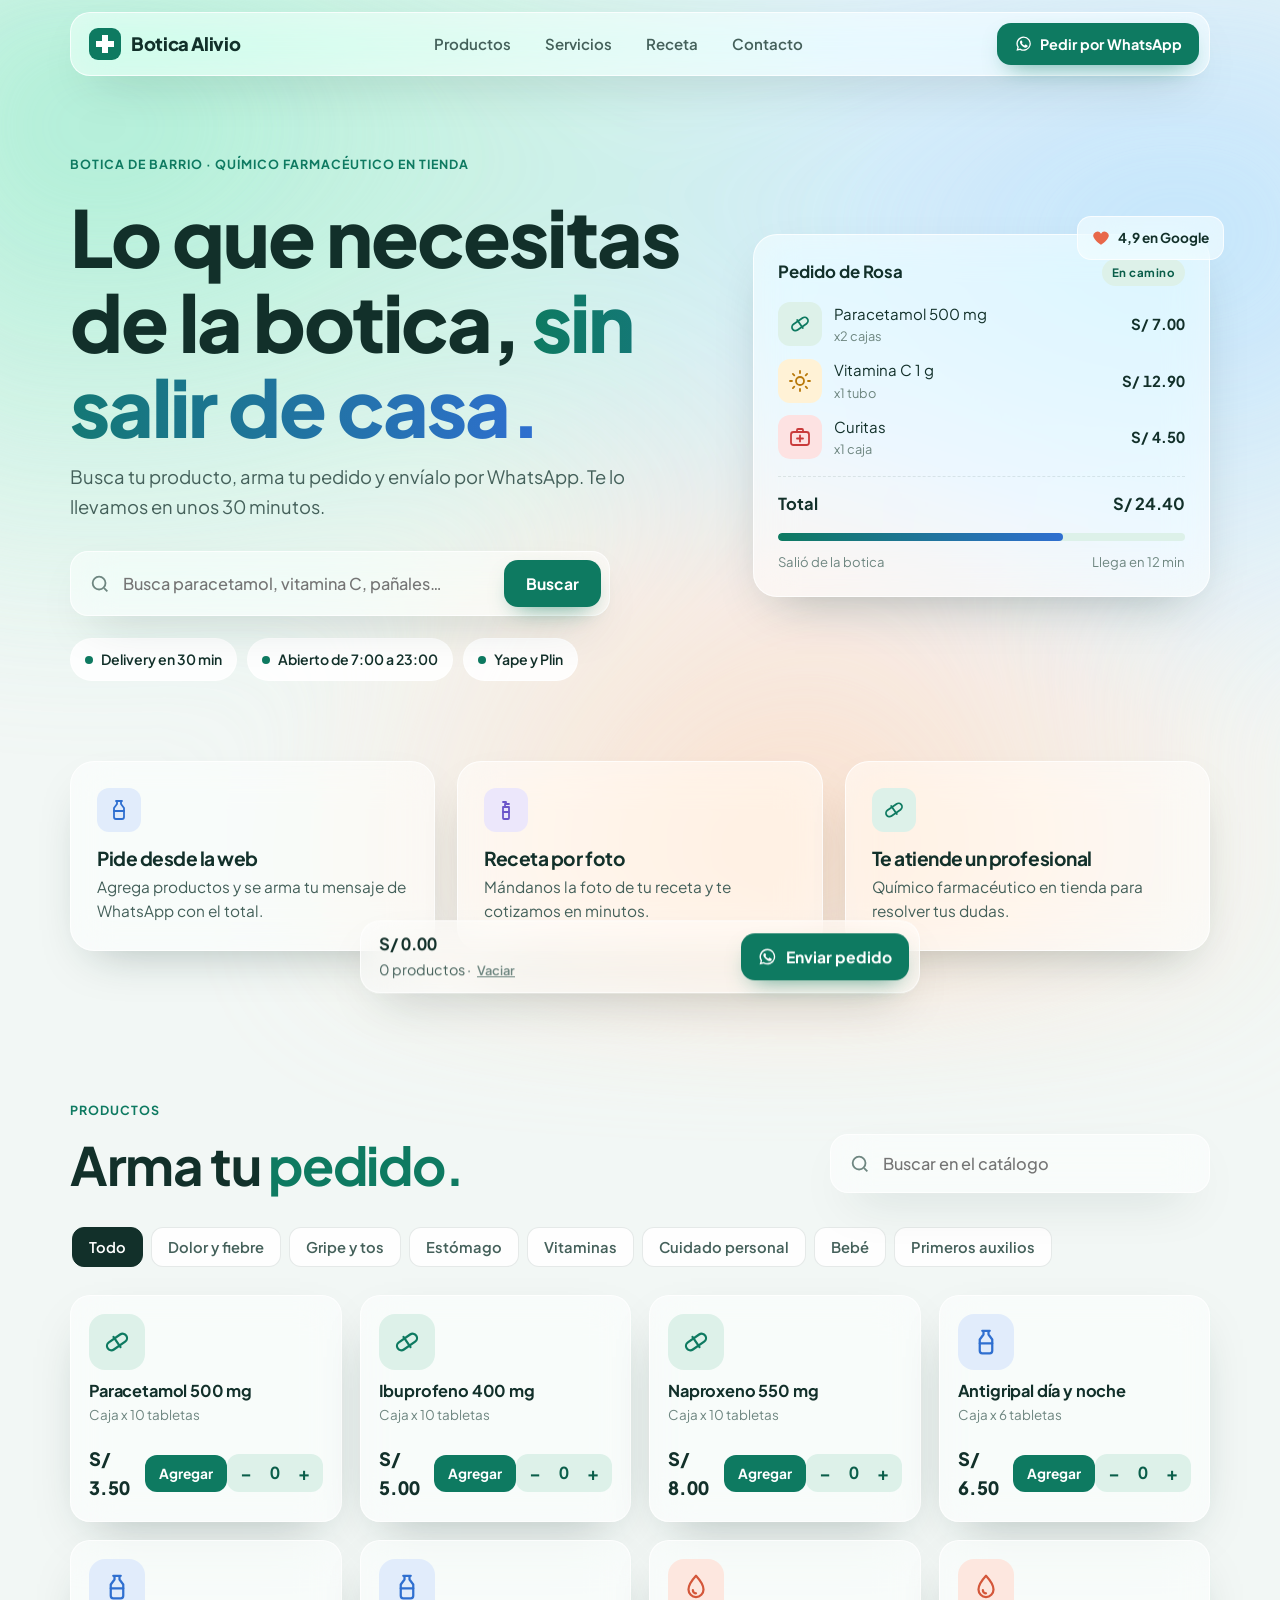
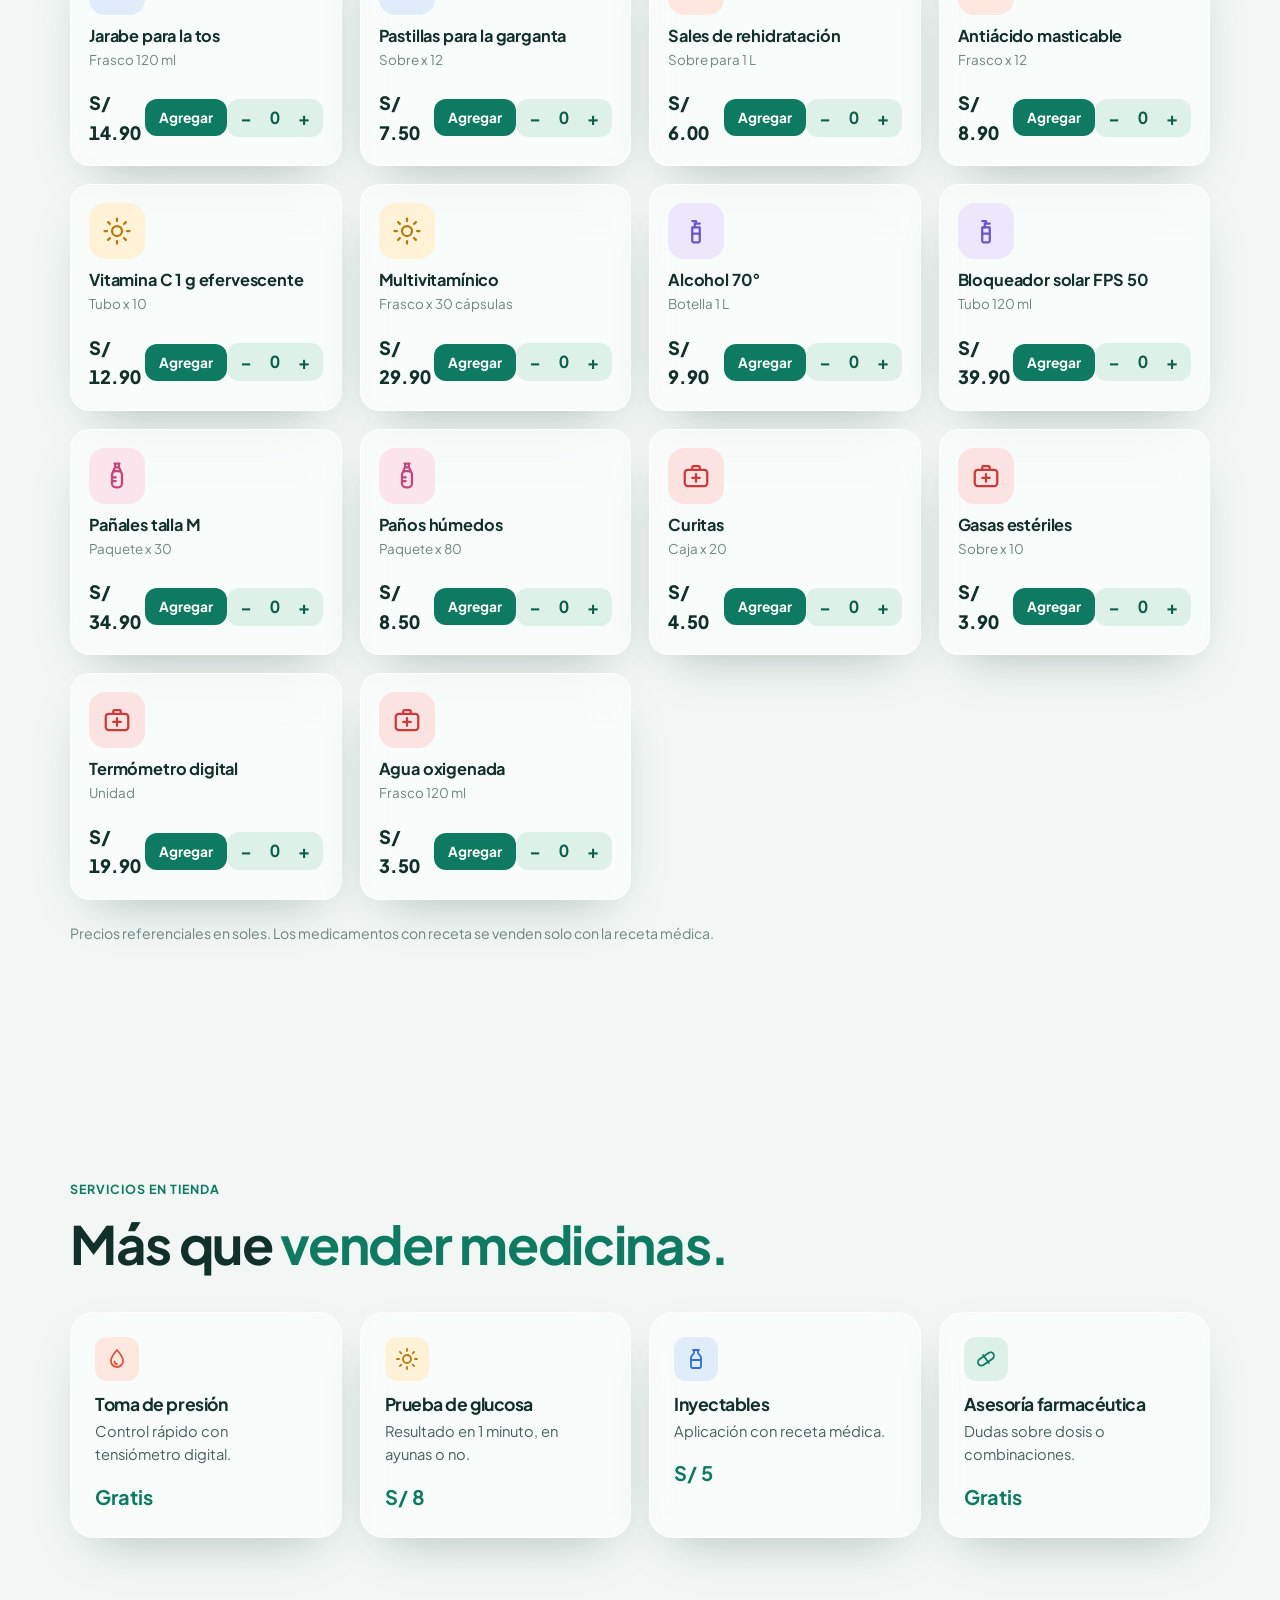
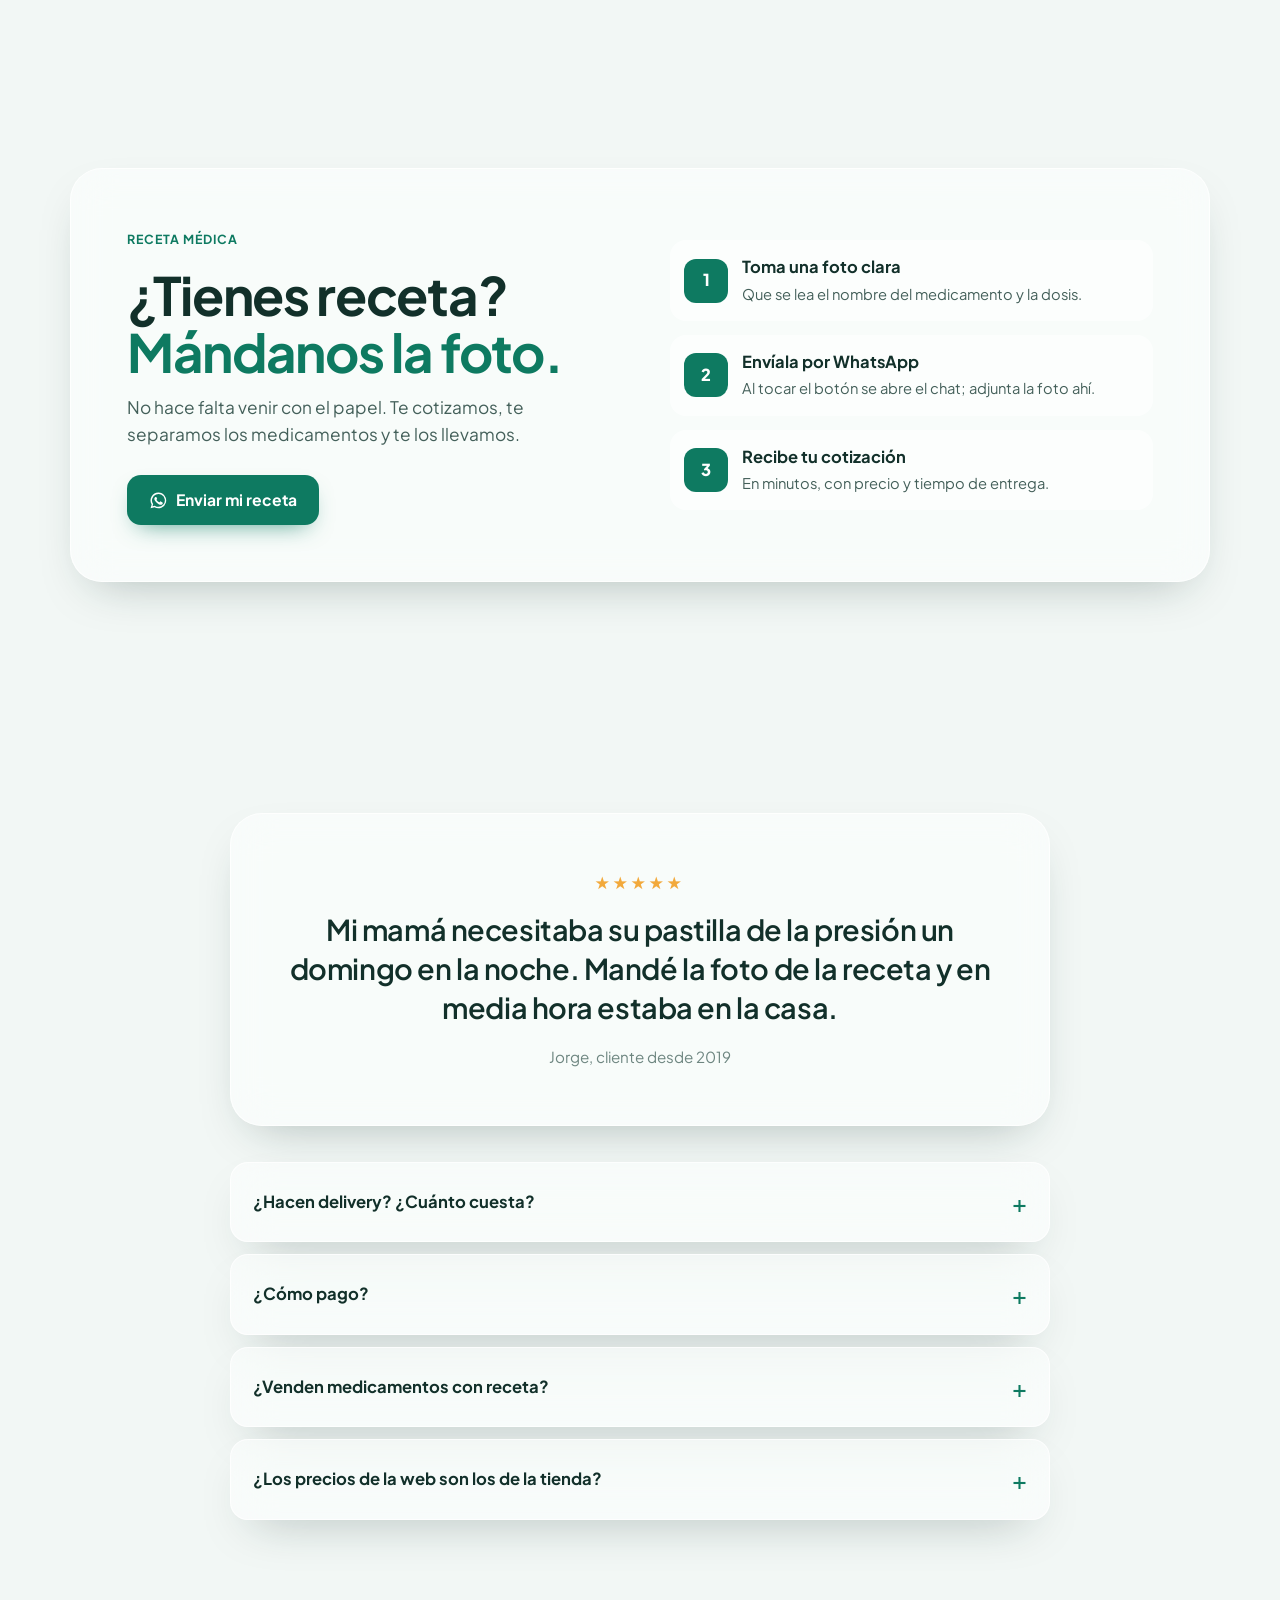
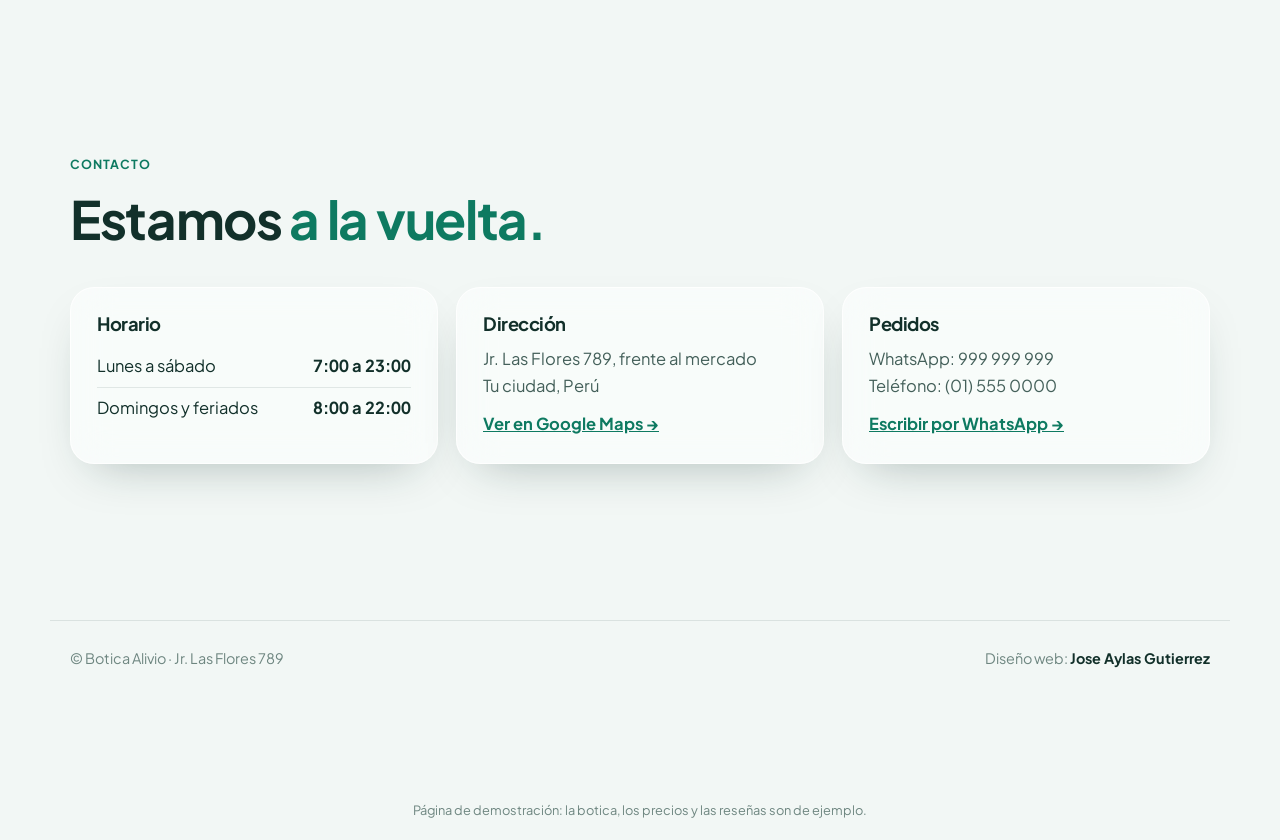
==== botica-alivio/index.html @ 5f7825cc "Portafolio con 3 demos: restaurante, barbería y farmacia Co-Authored-By: Claude Opus 5.5 <noreply@an" ====
<!doctype html>
<html lang="es">
<head>
<meta charset="utf-8">
<meta name="viewport" content="width=device-width, initial-scale=1, viewport-fit=cover">
<title>Botica Alivio</title>
<meta name="description" content="Botica de barrio con delivery en 30 minutos. Arma tu pedido y envíalo por WhatsApp.">
<meta name="theme-color" content="#0E7A61">
<script>document.documentElement.classList.add("js")</script>
<link rel="preconnect" href="https://fonts.googleapis.com">
<link rel="preconnect" href="https://fonts.gstatic.com" crossorigin>
<link rel="stylesheet" href="https://fonts.googleapis.com/css2?family=Plus+Jakarta+Sans:wght@400;500;600;700;800&display=swap">
<link rel="stylesheet" href="styles.css?v=20261108">
<script defer src="main.js?v=20261108"></script>
</head>
<body>
<a class="skip" href="#contenido">Saltar al contenido</a>
<div class="mesh" aria-hidden="true"></div>
<header class="nav">
  <div class="wrap"><div class="nav-in glass">
    <a class="logo" href="#inicio"><svg viewBox="0 0 32 32" aria-hidden="true"><rect width="32" height="32" rx="9" fill="#0E7A61"/><path d="M13 7h6v6h6v6h-6v6h-6v-6H7v-6h6z" fill="#fff"/></svg>Botica Alivio</a>
    <nav class="nav-links" aria-label="Secciones"><span class="nav-pill" aria-hidden="true"></span><a href="#productos">Productos</a><a href="#servicios">Servicios</a><a href="#receta">Receta</a><a href="#contacto">Contacto</a></nav>
    <a class="btn" href="https://wa.me/51999999999?text=Hola%2C%20quisiera%20hacer%20un%20pedido" target="_blank" rel="noopener"><svg viewBox="0 0 24 24" aria-hidden="true"><path d="M12 2a10 10 0 0 0-8.6 15.1L2 22l5-1.3A10 10 0 1 0 12 2zm0 18.2a8.2 8.2 0 0 1-4.2-1.2l-.3-.2-3 .8.8-2.9-.2-.3A8.2 8.2 0 1 1 12 20.2zm4.5-6.1c-.2-.1-1.5-.7-1.7-.8s-.4-.1-.6.1-.7.8-.8 1-.3.2-.5.1a6.7 6.7 0 0 1-3.3-2.9c-.2-.4.2-.4.7-1.3.1-.2 0-.3 0-.4l-.8-1.8c-.2-.5-.4-.4-.6-.4h-.5a1 1 0 0 0-.7.3 3 3 0 0 0-.9 2.2 5.2 5.2 0 0 0 1.1 2.7 11.8 11.8 0 0 0 4.5 4c1.7.7 2.3.8 3.2.6a2.7 2.7 0 0 0 1.8-1.2 2.2 2.2 0 0 0 .1-1.3c0-.1-.2-.2-.5-.3z"/></svg><span>Pedir por WhatsApp</span></a>
  </div></div>
</header>
<main id="contenido">
  <section class="hero" id="inicio">
    <div class="wrap hero-grid">
      <div class="reveal">
        <span class="eyebrow">Botica de barrio · Químico farmacéutico en tienda</span>
        <h1>Lo que necesitas de la botica, <em>sin salir de casa.</em></h1>
        <p class="sec-sub">Busca tu producto, arma tu pedido y envíalo por WhatsApp. Te lo llevamos en unos 30 minutos.</p>
        <form class="search glass" data-hero-search role="search"><svg viewBox="0 0 24 24" aria-hidden="true"><circle cx="11" cy="11" r="7"/><path d="m20 20-3.5-3.5"/></svg><label class="sr" for="s-hero" style="position:absolute;width:1px;height:1px;overflow:hidden;clip:rect(0 0 0 0)">Buscar producto</label><input id="s-hero" data-search type="search" placeholder="Busca paracetamol, vitamina C, pañales…" autocomplete="off"><button class="btn" type="submit" data-magnetic>Buscar</button></form>
        <div class="chips"><span class="chip"><i></i>Delivery en 30 min</span><span class="chip"><i></i>Abierto de 7:00 a 23:00</span><span class="chip"><i></i>Yape y Plin</span></div>
      </div>
      <div class="reveal" style="--d:150ms;position:relative">
        <div class="order glass" aria-label="Ejemplo de pedido">
          <div class="order-top"><b>Pedido de Rosa</b><span class="badge">En camino</span></div>
          <ul><li><span class="ico" style="background:#DDF1E9"><svg viewBox="0 0 24 24" fill="none" stroke="#0E7A61" stroke-width="1.8" stroke-linecap="round" stroke-linejoin="round" aria-hidden="true"><rect x="3" y="8.5" width="18" height="7" rx="3.5" transform="rotate(-35 12 12)"/><path d="m9.2 7.9 5.6 8.2"/></svg></span><span>Paracetamol 500 mg<small>x2 cajas</small></span><b>S/ 7.00</b></li><li><span class="ico" style="background:#FFF2D6"><svg viewBox="0 0 24 24" fill="none" stroke="#B9790A" stroke-width="1.8" stroke-linecap="round" stroke-linejoin="round" aria-hidden="true"><circle cx="12" cy="12" r="4"/><path d="M12 2v2M12 20v2M4.9 4.9l1.4 1.4M17.7 17.7l1.4 1.4M2 12h2M20 12h2M4.9 19.1l1.4-1.4M17.7 6.3l1.4-1.4"/></svg></span><span>Vitamina C 1 g<small>x1 tubo</small></span><b>S/ 12.90</b></li><li><span class="ico" style="background:#FDE2E2"><svg viewBox="0 0 24 24" fill="none" stroke="#C93B3B" stroke-width="1.8" stroke-linecap="round" stroke-linejoin="round" aria-hidden="true"><rect x="3" y="7" width="18" height="13" rx="2.5"/><path d="M9 7V5a1 1 0 0 1 1-1h4a1 1 0 0 1 1 1v2M12 10.5v6M9 13.5h6"/></svg></span><span>Curitas<small>x1 caja</small></span><b>S/ 4.50</b></li></ul>
          <div class="order-total"><span>Total</span><span>S/ 24.40</span></div>
          <div class="track"><i></i></div>
          <div class="order-foot"><span>Salió de la botica</span><span>Llega en 12 min</span></div>
        </div>
        <span class="float-pill glass"><svg viewBox="0 0 24 24" aria-hidden="true"><path d="M12 21s-7-4.4-9.3-9A5.3 5.3 0 0 1 12 6.2 5.3 5.3 0 0 1 21.3 12C19 16.6 12 21 12 21z"/></svg>4,9 en Google</span>
      </div>
    </div>
  </section>

  <div class="wrap benefits">
    <div class="benefit glass reveal"><span class="ico" style="background:#E1ECFB"><svg viewBox="0 0 24 24" fill="none" stroke="#2F6FD0" stroke-width="1.8" stroke-linecap="round" stroke-linejoin="round" aria-hidden="true"><path d="M9 3h6M10 3v3l-3 4v9a2 2 0 0 0 2 2h6a2 2 0 0 0 2-2v-9l-3-4V3"/><path d="M7 13h10"/></svg></span><h3>Pide desde la web</h3><p>Agrega productos y se arma tu mensaje de WhatsApp con el total.</p></div>
    <div class="benefit glass reveal" style="--d:100ms"><span class="ico" style="background:#ECE7FB"><svg viewBox="0 0 24 24" fill="none" stroke="#6B55C9" stroke-width="1.8" stroke-linecap="round" stroke-linejoin="round" aria-hidden="true"><path d="M9 9h6v11a1 1 0 0 1-1 1h-4a1 1 0 0 1-1-1z"/><path d="M11 9V6h4M12 6V4h-3"/><path d="M9 14h6"/></svg></span><h3>Receta por foto</h3><p>Mándanos la foto de tu receta y te cotizamos en minutos.</p></div>
    <div class="benefit glass reveal" style="--d:200ms"><span class="ico" style="background:#DDF1E9"><svg viewBox="0 0 24 24" fill="none" stroke="#0E7A61" stroke-width="1.8" stroke-linecap="round" stroke-linejoin="round" aria-hidden="true"><rect x="3" y="8.5" width="18" height="7" rx="3.5" transform="rotate(-35 12 12)"/><path d="m9.2 7.9 5.6 8.2"/></svg></span><h3>Te atiende un profesional</h3><p>Químico farmacéutico en tienda para resolver tus dudas.</p></div>
  </div>

  <section id="productos">
    <div class="wrap">
      <div class="cat-head reveal">
        <div><span class="eyebrow">Productos</span><h2 class="sec-title">Arma tu <em>pedido.</em></h2></div>
        <form class="search glass" role="search" onsubmit="return false" style="margin-top:0;flex:1;max-width:380px"><svg viewBox="0 0 24 24" aria-hidden="true"><circle cx="11" cy="11" r="7"/><path d="m20 20-3.5-3.5"/></svg><label for="s-cat" style="position:absolute;width:1px;height:1px;overflow:hidden;clip:rect(0 0 0 0)">Buscar en el catálogo</label><input id="s-cat" data-search type="search" placeholder="Buscar en el catálogo" autocomplete="off"></form>
      </div>
      <div class="cats" role="group" aria-label="Categorías"><button class="cat" type="button" id="c-todo" data-cat="todo" aria-pressed="true">Todo</button><button class="cat" type="button" id="c-dolor" data-cat="dolor" aria-pressed="false">Dolor y fiebre</button><button class="cat" type="button" id="c-gripe" data-cat="gripe" aria-pressed="false">Gripe y tos</button><button class="cat" type="button" id="c-estomago" data-cat="estomago" aria-pressed="false">Estómago</button><button class="cat" type="button" id="c-vitaminas" data-cat="vitaminas" aria-pressed="false">Vitaminas</button><button class="cat" type="button" id="c-cuidado" data-cat="cuidado" aria-pressed="false">Cuidado personal</button><button class="cat" type="button" id="c-bebe" data-cat="bebe" aria-pressed="false">Bebé</button><button class="cat" type="button" id="c-auxilios" data-cat="auxilios" aria-pressed="false">Primeros auxilios</button></div>
      <div class="products">
        <article class="prod glass reveal" data-id="p0" data-cat="dolor" data-name="Paracetamol 500 mg (Caja x 10 tabletas)" data-price="3.50" data-q="Paracetamol 500 mg Caja x 10 tabletas Dolor y fiebre" style="--d:0ms">
          <span class="ico" style="background:#DDF1E9"><svg viewBox="0 0 24 24" fill="none" stroke="#0E7A61" stroke-width="1.8" stroke-linecap="round" stroke-linejoin="round" aria-hidden="true"><rect x="3" y="8.5" width="18" height="7" rx="3.5" transform="rotate(-35 12 12)"/><path d="m9.2 7.9 5.6 8.2"/></svg></span>
          <div><h3>Paracetamol 500 mg</h3><small>Caja x 10 tabletas</small></div>
          <div class="prod-foot"><span class="price">S/ 3.50</span><button class="add" type="button" aria-label="Agregar Paracetamol 500 mg">Agregar</button><span class="qty" hidden><button type="button" data-minus aria-label="Quitar uno">−</button><output>0</output><button type="button" data-plus aria-label="Agregar uno">+</button></span></div>
        </article>
        <article class="prod glass reveal" data-id="p1" data-cat="dolor" data-name="Ibuprofeno 400 mg (Caja x 10 tabletas)" data-price="5.00" data-q="Ibuprofeno 400 mg Caja x 10 tabletas Dolor y fiebre" style="--d:60ms">
          <span class="ico" style="background:#DDF1E9"><svg viewBox="0 0 24 24" fill="none" stroke="#0E7A61" stroke-width="1.8" stroke-linecap="round" stroke-linejoin="round" aria-hidden="true"><rect x="3" y="8.5" width="18" height="7" rx="3.5" transform="rotate(-35 12 12)"/><path d="m9.2 7.9 5.6 8.2"/></svg></span>
          <div><h3>Ibuprofeno 400 mg</h3><small>Caja x 10 tabletas</small></div>
          <div class="prod-foot"><span class="price">S/ 5.00</span><button class="add" type="button" aria-label="Agregar Ibuprofeno 400 mg">Agregar</button><span class="qty" hidden><button type="button" data-minus aria-label="Quitar uno">−</button><output>0</output><button type="button" data-plus aria-label="Agregar uno">+</button></span></div>
        </article>
        <article class="prod glass reveal" data-id="p2" data-cat="dolor" data-name="Naproxeno 550 mg (Caja x 10 tabletas)" data-price="8.00" data-q="Naproxeno 550 mg Caja x 10 tabletas Dolor y fiebre" style="--d:120ms">
          <span class="ico" style="background:#DDF1E9"><svg viewBox="0 0 24 24" fill="none" stroke="#0E7A61" stroke-width="1.8" stroke-linecap="round" stroke-linejoin="round" aria-hidden="true"><rect x="3" y="8.5" width="18" height="7" rx="3.5" transform="rotate(-35 12 12)"/><path d="m9.2 7.9 5.6 8.2"/></svg></span>
          <div><h3>Naproxeno 550 mg</h3><small>Caja x 10 tabletas</small></div>
          <div class="prod-foot"><span class="price">S/ 8.00</span><button class="add" type="button" aria-label="Agregar Naproxeno 550 mg">Agregar</button><span class="qty" hidden><button type="button" data-minus aria-label="Quitar uno">−</button><output>0</output><button type="button" data-plus aria-label="Agregar uno">+</button></span></div>
        </article>
        <article class="prod glass reveal" data-id="p3" data-cat="gripe" data-name="Antigripal día y noche (Caja x 6 tabletas)" data-price="6.50" data-q="Antigripal día y noche Caja x 6 tabletas Gripe y tos" style="--d:180ms">
          <span class="ico" style="background:#E1ECFB"><svg viewBox="0 0 24 24" fill="none" stroke="#2F6FD0" stroke-width="1.8" stroke-linecap="round" stroke-linejoin="round" aria-hidden="true"><path d="M9 3h6M10 3v3l-3 4v9a2 2 0 0 0 2 2h6a2 2 0 0 0 2-2v-9l-3-4V3"/><path d="M7 13h10"/></svg></span>
          <div><h3>Antigripal día y noche</h3><small>Caja x 6 tabletas</small></div>
          <div class="prod-foot"><span class="price">S/ 6.50</span><button class="add" type="button" aria-label="Agregar Antigripal día y noche">Agregar</button><span class="qty" hidden><button type="button" data-minus aria-label="Quitar uno">−</button><output>0</output><button type="button" data-plus aria-label="Agregar uno">+</button></span></div>
        </article>
        <article class="prod glass reveal" data-id="p4" data-cat="gripe" data-name="Jarabe para la tos (Frasco 120 ml)" data-price="14.90" data-q="Jarabe para la tos Frasco 120 ml Gripe y tos" style="--d:0ms">
          <span class="ico" style="background:#E1ECFB"><svg viewBox="0 0 24 24" fill="none" stroke="#2F6FD0" stroke-width="1.8" stroke-linecap="round" stroke-linejoin="round" aria-hidden="true"><path d="M9 3h6M10 3v3l-3 4v9a2 2 0 0 0 2 2h6a2 2 0 0 0 2-2v-9l-3-4V3"/><path d="M7 13h10"/></svg></span>
          <div><h3>Jarabe para la tos</h3><small>Frasco 120 ml</small></div>
          <div class="prod-foot"><span class="price">S/ 14.90</span><button class="add" type="button" aria-label="Agregar Jarabe para la tos">Agregar</button><span class="qty" hidden><button type="button" data-minus aria-label="Quitar uno">−</button><output>0</output><button type="button" data-plus aria-label="Agregar uno">+</button></span></div>
        </article>
        <article class="prod glass reveal" data-id="p5" data-cat="gripe" data-name="Pastillas para la garganta (Sobre x 12)" data-price="7.50" data-q="Pastillas para la garganta Sobre x 12 Gripe y tos" style="--d:60ms">
          <span class="ico" style="background:#E1ECFB"><svg viewBox="0 0 24 24" fill="none" stroke="#2F6FD0" stroke-width="1.8" stroke-linecap="round" stroke-linejoin="round" aria-hidden="true"><path d="M9 3h6M10 3v3l-3 4v9a2 2 0 0 0 2 2h6a2 2 0 0 0 2-2v-9l-3-4V3"/><path d="M7 13h10"/></svg></span>
          <div><h3>Pastillas para la garganta</h3><small>Sobre x 12</small></div>
          <div class="prod-foot"><span class="price">S/ 7.50</span><button class="add" type="button" aria-label="Agregar Pastillas para la garganta">Agregar</button><span class="qty" hidden><button type="button" data-minus aria-label="Quitar uno">−</button><output>0</output><button type="button" data-plus aria-label="Agregar uno">+</button></span></div>
        </article>
        <article class="prod glass reveal" data-id="p6" data-cat="estomago" data-name="Sales de rehidratación (Sobre para 1 L)" data-price="6.00" data-q="Sales de rehidratación Sobre para 1 L Estómago" style="--d:120ms">
          <span class="ico" style="background:#FDE7DF"><svg viewBox="0 0 24 24" fill="none" stroke="#D4573A" stroke-width="1.8" stroke-linecap="round" stroke-linejoin="round" aria-hidden="true"><path d="M12 3s6 6.5 6 11a6 6 0 0 1-12 0c0-4.5 6-11 6-11z"/><path d="M9.5 14.5a2.5 2.5 0 0 0 2.5 2.5"/></svg></span>
          <div><h3>Sales de rehidratación</h3><small>Sobre para 1 L</small></div>
          <div class="prod-foot"><span class="price">S/ 6.00</span><button class="add" type="button" aria-label="Agregar Sales de rehidratación">Agregar</button><span class="qty" hidden><button type="button" data-minus aria-label="Quitar uno">−</button><output>0</output><button type="button" data-plus aria-label="Agregar uno">+</button></span></div>
        </article>
        <article class="prod glass reveal" data-id="p7" data-cat="estomago" data-name="Antiácido masticable (Frasco x 12)" data-price="8.90" data-q="Antiácido masticable Frasco x 12 Estómago" style="--d:180ms">
          <span class="ico" style="background:#FDE7DF"><svg viewBox="0 0 24 24" fill="none" stroke="#D4573A" stroke-width="1.8" stroke-linecap="round" stroke-linejoin="round" aria-hidden="true"><path d="M12 3s6 6.5 6 11a6 6 0 0 1-12 0c0-4.5 6-11 6-11z"/><path d="M9.5 14.5a2.5 2.5 0 0 0 2.5 2.5"/></svg></span>
          <div><h3>Antiácido masticable</h3><small>Frasco x 12</small></div>
          <div class="prod-foot"><span class="price">S/ 8.90</span><button class="add" type="button" aria-label="Agregar Antiácido masticable">Agregar</button><span class="qty" hidden><button type="button" data-minus aria-label="Quitar uno">−</button><output>0</output><button type="button" data-plus aria-label="Agregar uno">+</button></span></div>
        </article>
        <article class="prod glass reveal" data-id="p8" data-cat="vitaminas" data-name="Vitamina C 1 g efervescente (Tubo x 10)" data-price="12.90" data-q="Vitamina C 1 g efervescente Tubo x 10 Vitaminas" style="--d:0ms">
          <span class="ico" style="background:#FFF2D6"><svg viewBox="0 0 24 24" fill="none" stroke="#B9790A" stroke-width="1.8" stroke-linecap="round" stroke-linejoin="round" aria-hidden="true"><circle cx="12" cy="12" r="4"/><path d="M12 2v2M12 20v2M4.9 4.9l1.4 1.4M17.7 17.7l1.4 1.4M2 12h2M20 12h2M4.9 19.1l1.4-1.4M17.7 6.3l1.4-1.4"/></svg></span>
          <div><h3>Vitamina C 1 g efervescente</h3><small>Tubo x 10</small></div>
          <div class="prod-foot"><span class="price">S/ 12.90</span><button class="add" type="button" aria-label="Agregar Vitamina C 1 g efervescente">Agregar</button><span class="qty" hidden><button type="button" data-minus aria-label="Quitar uno">−</button><output>0</output><button type="button" data-plus aria-label="Agregar uno">+</button></span></div>
        </article>
        <article class="prod glass reveal" data-id="p9" data-cat="vitaminas" data-name="Multivitamínico (Frasco x 30 cápsulas)" data-price="29.90" data-q="Multivitamínico Frasco x 30 cápsulas Vitaminas" style="--d:60ms">
          <span class="ico" style="background:#FFF2D6"><svg viewBox="0 0 24 24" fill="none" stroke="#B9790A" stroke-width="1.8" stroke-linecap="round" stroke-linejoin="round" aria-hidden="true"><circle cx="12" cy="12" r="4"/><path d="M12 2v2M12 20v2M4.9 4.9l1.4 1.4M17.7 17.7l1.4 1.4M2 12h2M20 12h2M4.9 19.1l1.4-1.4M17.7 6.3l1.4-1.4"/></svg></span>
          <div><h3>Multivitamínico</h3><small>Frasco x 30 cápsulas</small></div>
          <div class="prod-foot"><span class="price">S/ 29.90</span><button class="add" type="button" aria-label="Agregar Multivitamínico">Agregar</button><span class="qty" hidden><button type="button" data-minus aria-label="Quitar uno">−</button><output>0</output><button type="button" data-plus aria-label="Agregar uno">+</button></span></div>
        </article>
        <article class="prod glass reveal" data-id="p10" data-cat="cuidado" data-name="Alcohol 70° (Botella 1 L)" data-price="9.90" data-q="Alcohol 70° Botella 1 L Cuidado personal" style="--d:120ms">
          <span class="ico" style="background:#ECE7FB"><svg viewBox="0 0 24 24" fill="none" stroke="#6B55C9" stroke-width="1.8" stroke-linecap="round" stroke-linejoin="round" aria-hidden="true"><path d="M9 9h6v11a1 1 0 0 1-1 1h-4a1 1 0 0 1-1-1z"/><path d="M11 9V6h4M12 6V4h-3"/><path d="M9 14h6"/></svg></span>
          <div><h3>Alcohol 70°</h3><small>Botella 1 L</small></div>
          <div class="prod-foot"><span class="price">S/ 9.90</span><button class="add" type="button" aria-label="Agregar Alcohol 70°">Agregar</button><span class="qty" hidden><button type="button" data-minus aria-label="Quitar uno">−</button><output>0</output><button type="button" data-plus aria-label="Agregar uno">+</button></span></div>
        </article>
        <article class="prod glass reveal" data-id="p11" data-cat="cuidado" data-name="Bloqueador solar FPS 50 (Tubo 120 ml)" data-price="39.90" data-q="Bloqueador solar FPS 50 Tubo 120 ml Cuidado personal" style="--d:180ms">
          <span class="ico" style="background:#ECE7FB"><svg viewBox="0 0 24 24" fill="none" stroke="#6B55C9" stroke-width="1.8" stroke-linecap="round" stroke-linejoin="round" aria-hidden="true"><path d="M9 9h6v11a1 1 0 0 1-1 1h-4a1 1 0 0 1-1-1z"/><path d="M11 9V6h4M12 6V4h-3"/><path d="M9 14h6"/></svg></span>
          <div><h3>Bloqueador solar FPS 50</h3><small>Tubo 120 ml</small></div>
          <div class="prod-foot"><span class="price">S/ 39.90</span><button class="add" type="button" aria-label="Agregar Bloqueador solar FPS 50">Agregar</button><span class="qty" hidden><button type="button" data-minus aria-label="Quitar uno">−</button><output>0</output><button type="button" data-plus aria-label="Agregar uno">+</button></span></div>
        </article>
        <article class="prod glass reveal" data-id="p12" data-cat="bebe" data-name="Pañales talla M (Paquete x 30)" data-price="34.90" data-q="Pañales talla M Paquete x 30 Bebé" style="--d:0ms">
          <span class="ico" style="background:#FCE4EC"><svg viewBox="0 0 24 24" fill="none" stroke="#C2457A" stroke-width="1.8" stroke-linecap="round" stroke-linejoin="round" aria-hidden="true"><path d="M10 2h4M10.5 2v3h3V2M9 8l1.5-3h3L15 8"/><rect x="8" y="8" width="8" height="13" rx="3"/><path d="M8 13h3M8 16h3"/></svg></span>
          <div><h3>Pañales talla M</h3><small>Paquete x 30</small></div>
          <div class="prod-foot"><span class="price">S/ 34.90</span><button class="add" type="button" aria-label="Agregar Pañales talla M">Agregar</button><span class="qty" hidden><button type="button" data-minus aria-label="Quitar uno">−</button><output>0</output><button type="button" data-plus aria-label="Agregar uno">+</button></span></div>
        </article>
        <article class="prod glass reveal" data-id="p13" data-cat="bebe" data-name="Paños húmedos (Paquete x 80)" data-price="8.50" data-q="Paños húmedos Paquete x 80 Bebé" style="--d:60ms">
          <span class="ico" style="background:#FCE4EC"><svg viewBox="0 0 24 24" fill="none" stroke="#C2457A" stroke-width="1.8" stroke-linecap="round" stroke-linejoin="round" aria-hidden="true"><path d="M10 2h4M10.5 2v3h3V2M9 8l1.5-3h3L15 8"/><rect x="8" y="8" width="8" height="13" rx="3"/><path d="M8 13h3M8 16h3"/></svg></span>
          <div><h3>Paños húmedos</h3><small>Paquete x 80</small></div>
          <div class="prod-foot"><span class="price">S/ 8.50</span><button class="add" type="button" aria-label="Agregar Paños húmedos">Agregar</button><span class="qty" hidden><button type="button" data-minus aria-label="Quitar uno">−</button><output>0</output><button type="button" data-plus aria-label="Agregar uno">+</button></span></div>
        </article>
        <article class="prod glass reveal" data-id="p14" data-cat="auxilios" data-name="Curitas (Caja x 20)" data-price="4.50" data-q="Curitas Caja x 20 Primeros auxilios" style="--d:120ms">
          <span class="ico" style="background:#FDE2E2"><svg viewBox="0 0 24 24" fill="none" stroke="#C93B3B" stroke-width="1.8" stroke-linecap="round" stroke-linejoin="round" aria-hidden="true"><rect x="3" y="7" width="18" height="13" rx="2.5"/><path d="M9 7V5a1 1 0 0 1 1-1h4a1 1 0 0 1 1 1v2M12 10.5v6M9 13.5h6"/></svg></span>
          <div><h3>Curitas</h3><small>Caja x 20</small></div>
          <div class="prod-foot"><span class="price">S/ 4.50</span><button class="add" type="button" aria-label="Agregar Curitas">Agregar</button><span class="qty" hidden><button type="button" data-minus aria-label="Quitar uno">−</button><output>0</output><button type="button" data-plus aria-label="Agregar uno">+</button></span></div>
        </article>
        <article class="prod glass reveal" data-id="p15" data-cat="auxilios" data-name="Gasas estériles (Sobre x 10)" data-price="3.90" data-q="Gasas estériles Sobre x 10 Primeros auxilios" style="--d:180ms">
          <span class="ico" style="background:#FDE2E2"><svg viewBox="0 0 24 24" fill="none" stroke="#C93B3B" stroke-width="1.8" stroke-linecap="round" stroke-linejoin="round" aria-hidden="true"><rect x="3" y="7" width="18" height="13" rx="2.5"/><path d="M9 7V5a1 1 0 0 1 1-1h4a1 1 0 0 1 1 1v2M12 10.5v6M9 13.5h6"/></svg></span>
          <div><h3>Gasas estériles</h3><small>Sobre x 10</small></div>
          <div class="prod-foot"><span class="price">S/ 3.90</span><button class="add" type="button" aria-label="Agregar Gasas estériles">Agregar</button><span class="qty" hidden><button type="button" data-minus aria-label="Quitar uno">−</button><output>0</output><button type="button" data-plus aria-label="Agregar uno">+</button></span></div>
        </article>
        <article class="prod glass reveal" data-id="p16" data-cat="auxilios" data-name="Termómetro digital (Unidad)" data-price="19.90" data-q="Termómetro digital Unidad Primeros auxilios" style="--d:0ms">
          <span class="ico" style="background:#FDE2E2"><svg viewBox="0 0 24 24" fill="none" stroke="#C93B3B" stroke-width="1.8" stroke-linecap="round" stroke-linejoin="round" aria-hidden="true"><rect x="3" y="7" width="18" height="13" rx="2.5"/><path d="M9 7V5a1 1 0 0 1 1-1h4a1 1 0 0 1 1 1v2M12 10.5v6M9 13.5h6"/></svg></span>
          <div><h3>Termómetro digital</h3><small>Unidad</small></div>
          <div class="prod-foot"><span class="price">S/ 19.90</span><button class="add" type="button" aria-label="Agregar Termómetro digital">Agregar</button><span class="qty" hidden><button type="button" data-minus aria-label="Quitar uno">−</button><output>0</output><button type="button" data-plus aria-label="Agregar uno">+</button></span></div>
        </article>
        <article class="prod glass reveal" data-id="p17" data-cat="auxilios" data-name="Agua oxigenada (Frasco 120 ml)" data-price="3.50" data-q="Agua oxigenada Frasco 120 ml Primeros auxilios" style="--d:60ms">
          <span class="ico" style="background:#FDE2E2"><svg viewBox="0 0 24 24" fill="none" stroke="#C93B3B" stroke-width="1.8" stroke-linecap="round" stroke-linejoin="round" aria-hidden="true"><rect x="3" y="7" width="18" height="13" rx="2.5"/><path d="M9 7V5a1 1 0 0 1 1-1h4a1 1 0 0 1 1 1v2M12 10.5v6M9 13.5h6"/></svg></span>
          <div><h3>Agua oxigenada</h3><small>Frasco 120 ml</small></div>
          <div class="prod-foot"><span class="price">S/ 3.50</span><button class="add" type="button" aria-label="Agregar Agua oxigenada">Agregar</button><span class="qty" hidden><button type="button" data-minus aria-label="Quitar uno">−</button><output>0</output><button type="button" data-plus aria-label="Agregar uno">+</button></span></div>
        </article>
      </div>
      <p class="empty" data-empty hidden>No encontramos ese producto. Escríbenos por WhatsApp y te decimos si lo tenemos.</p>
      <p class="note">Precios referenciales en soles. Los medicamentos con receta se venden solo con la receta médica.</p>
    </div>
  </section>

  <section id="servicios">
    <div class="wrap">
      <div class="reveal"><span class="eyebrow">Servicios en tienda</span><h2 class="sec-title">Más que <em>vender medicinas.</em></h2></div>
      <div class="serv-grid">
<div class="serv glass reveal" style="--d:0ms"><span class="ico" style="background:#FDE7DF"><svg viewBox="0 0 24 24" fill="none" stroke="#D4573A" stroke-width="1.8" stroke-linecap="round" stroke-linejoin="round" aria-hidden="true"><path d="M12 3s6 6.5 6 11a6 6 0 0 1-12 0c0-4.5 6-11 6-11z"/><path d="M9.5 14.5a2.5 2.5 0 0 0 2.5 2.5"/></svg></span><h3>Toma de presión</h3><p>Control rápido con tensiómetro digital.</p><b>Gratis</b></div>
<div class="serv glass reveal" style="--d:80ms"><span class="ico" style="background:#FFF2D6"><svg viewBox="0 0 24 24" fill="none" stroke="#B9790A" stroke-width="1.8" stroke-linecap="round" stroke-linejoin="round" aria-hidden="true"><circle cx="12" cy="12" r="4"/><path d="M12 2v2M12 20v2M4.9 4.9l1.4 1.4M17.7 17.7l1.4 1.4M2 12h2M20 12h2M4.9 19.1l1.4-1.4M17.7 6.3l1.4-1.4"/></svg></span><h3>Prueba de glucosa</h3><p>Resultado en 1 minuto, en ayunas o no.</p><b>S/ 8</b></div>
<div class="serv glass reveal" style="--d:160ms"><span class="ico" style="background:#E1ECFB"><svg viewBox="0 0 24 24" fill="none" stroke="#2F6FD0" stroke-width="1.8" stroke-linecap="round" stroke-linejoin="round" aria-hidden="true"><path d="M9 3h6M10 3v3l-3 4v9a2 2 0 0 0 2 2h6a2 2 0 0 0 2-2v-9l-3-4V3"/><path d="M7 13h10"/></svg></span><h3>Inyectables</h3><p>Aplicación con receta médica.</p><b>S/ 5</b></div>
<div class="serv glass reveal" style="--d:240ms"><span class="ico" style="background:#DDF1E9"><svg viewBox="0 0 24 24" fill="none" stroke="#0E7A61" stroke-width="1.8" stroke-linecap="round" stroke-linejoin="round" aria-hidden="true"><rect x="3" y="8.5" width="18" height="7" rx="3.5" transform="rotate(-35 12 12)"/><path d="m9.2 7.9 5.6 8.2"/></svg></span><h3>Asesoría farmacéutica</h3><p>Dudas sobre dosis o combinaciones.</p><b>Gratis</b></div>
      </div>
    </div>
  </section>

  <section id="receta">
    <div class="wrap">
      <div class="receta glass reveal">
        <div><span class="eyebrow">Receta médica</span><h2 class="sec-title">¿Tienes receta? <em>Mándanos la foto.</em></h2><p class="sec-sub">No hace falta venir con el papel. Te cotizamos, te separamos los medicamentos y te los llevamos.</p>
          <div style="margin-top:26px"><a class="btn" data-magnetic href="https://wa.me/51999999999?text=Hola%2C%20les%20env%C3%ADo%20la%20foto%20de%20mi%20receta%20para%20que%20me%20coticen" target="_blank" rel="noopener"><svg viewBox="0 0 24 24" aria-hidden="true"><path d="M12 2a10 10 0 0 0-8.6 15.1L2 22l5-1.3A10 10 0 1 0 12 2zm0 18.2a8.2 8.2 0 0 1-4.2-1.2l-.3-.2-3 .8.8-2.9-.2-.3A8.2 8.2 0 1 1 12 20.2zm4.5-6.1c-.2-.1-1.5-.7-1.7-.8s-.4-.1-.6.1-.7.8-.8 1-.3.2-.5.1a6.7 6.7 0 0 1-3.3-2.9c-.2-.4.2-.4.7-1.3.1-.2 0-.3 0-.4l-.8-1.8c-.2-.5-.4-.4-.6-.4h-.5a1 1 0 0 0-.7.3 3 3 0 0 0-.9 2.2 5.2 5.2 0 0 0 1.1 2.7 11.8 11.8 0 0 0 4.5 4c1.7.7 2.3.8 3.2.6a2.7 2.7 0 0 0 1.8-1.2 2.2 2.2 0 0 0 .1-1.3c0-.1-.2-.2-.5-.3z"/></svg>Enviar mi receta</a></div></div>
        <ol class="steps">
          <li><div><b>Toma una foto clara</b><span>Que se lea el nombre del medicamento y la dosis.</span></div></li>
          <li><div><b>Envíala por WhatsApp</b><span>Al tocar el botón se abre el chat; adjunta la foto ahí.</span></div></li>
          <li><div><b>Recibe tu cotización</b><span>En minutos, con precio y tiempo de entrega.</span></div></li>
        </ol>
      </div>
    </div>
  </section>

  <section>
    <div class="wrap">
      <figure class="quote glass reveal" style="margin:0 auto"><div class="stars" aria-label="5 de 5 estrellas">★★★★★</div><blockquote style="margin:0"><p>Mi mamá necesitaba su pastilla de la presión un domingo en la noche. Mandé la foto de la receta y en media hora estaba en la casa.</p></blockquote><cite>Jorge, cliente desde 2019</cite></figure>
      <div class="faq">
<details class="glass reveal"><summary>¿Hacen delivery? ¿Cuánto cuesta?</summary><p>Sí. Dentro de 2 km el delivery es gratis desde S/ 30 de compra; si no, cuesta S/ 4. Llega en unos 30 minutos.</p></details>
<details class="glass reveal"><summary>¿Cómo pago?</summary><p>Con Yape, Plin, tarjeta o efectivo. En delivery puedes pagar al recibir.</p></details>
<details class="glass reveal"><summary>¿Venden medicamentos con receta?</summary><p>Sí, pero necesitamos ver la receta. Envíanos la foto por WhatsApp y te cotizamos.</p></details>
<details class="glass reveal"><summary>¿Los precios de la web son los de la tienda?</summary><p>Son precios referenciales. Te confirmamos el total por WhatsApp antes de despachar.</p></details>
      </div>
    </div>
  </section>

  <section id="contacto">
    <div class="wrap">
      <div class="reveal"><span class="eyebrow">Contacto</span><h2 class="sec-title">Estamos <em>a la vuelta.</em></h2></div>
      <div class="contact">
        <div class="glass reveal"><h3>Horario</h3><table class="horas"><tr><td>Lunes a sábado</td><td>7:00 a 23:00</td></tr><tr><td>Domingos y feriados</td><td>8:00 a 22:00</td></tr></table></div>
        <div class="glass reveal" style="--d:100ms"><h3>Dirección</h3><address>Jr. Las Flores 789, frente al mercado<br>Tu ciudad, Perú</address><a class="link" href="https://maps.google.com/?q=botica" target="_blank" rel="noopener">Ver en Google Maps →</a></div>
        <div class="glass reveal" style="--d:200ms"><h3>Pedidos</h3><address>WhatsApp: 999 999 999<br>Teléfono: (01) 555 0000</address><a class="link" href="https://wa.me/51999999999?text=Hola%2C%20quisiera%20hacer%20un%20pedido" target="_blank" rel="noopener">Escribir por WhatsApp →</a></div>
      </div>
    </div>
  </section>
</main>
<footer>
  <div class="wrap foot"><span>© Botica Alivio · Jr. Las Flores 789</span><span>Diseño web: <b>Jose Aylas Gutierrez</b></span></div>
</footer>
<p class="demo-note">Página de demostración: la botica, los precios y las reseñas son de ejemplo.</p>
<div class="cart glass" data-cart aria-live="polite">
  <div class="cart-info"><b data-cart-total>S/ 0.00</b><span data-cart-count>0 productos</span> · <button class="cart-clear" type="button" data-clear>Vaciar</button></div>
  <a class="btn" data-cart-link href="https://wa.me/51999999999?text=Hola%2C%20quisiera%20hacer%20un%20pedido" target="_blank" rel="noopener"><svg viewBox="0 0 24 24" aria-hidden="true"><path d="M12 2a10 10 0 0 0-8.6 15.1L2 22l5-1.3A10 10 0 1 0 12 2zm0 18.2a8.2 8.2 0 0 1-4.2-1.2l-.3-.2-3 .8.8-2.9-.2-.3A8.2 8.2 0 1 1 12 20.2zm4.5-6.1c-.2-.1-1.5-.7-1.7-.8s-.4-.1-.6.1-.7.8-.8 1-.3.2-.5.1a6.7 6.7 0 0 1-3.3-2.9c-.2-.4.2-.4.7-1.3.1-.2 0-.3 0-.4l-.8-1.8c-.2-.5-.4-.4-.6-.4h-.5a1 1 0 0 0-.7.3 3 3 0 0 0-.9 2.2 5.2 5.2 0 0 0 1.1 2.7 11.8 11.8 0 0 0 4.5 4c1.7.7 2.3.8 3.2.6a2.7 2.7 0 0 0 1.8-1.2 2.2 2.2 0 0 0 .1-1.3c0-.1-.2-.2-.5-.3z"/></svg>Enviar pedido</a>
</div>
</body>
</html>
---- botica-alivio/styles.css ----
/* Botica Alivio · Glassmorphism Modern
   Fondo blanco verdoso, malla de menta y celeste, tarjetas de vidrio, acento verde botica */
:root{
  --bg:#F2F7F5; --ink:#12302A; --ink-soft:#44605A; --ink-mute:#6E8680;
  --verde:#0E7A61; --verde-osc:#0A5E4A; --verde-claro:#DDF1E9;
  --cielo:#2F6FD0; --coral:#E8684A;
  --mesh-1:#a8e6cf; --mesh-2:#bcdcf7; --mesh-3:#ffd9c7;
  --glass:rgba(255,255,255,.55); --glass-solid:rgba(255,255,255,.88);
  --glass-line:rgba(255,255,255,.75); --line:rgba(18,48,42,.10);
  --shadow:0 20px 50px -24px rgba(18,48,42,.35);
  --font:"Plus Jakarta Sans", system-ui, -apple-system, "Segoe UI", sans-serif;
  --ease:cubic-bezier(.22,.8,.24,1);
}
*{box-sizing:border-box}
html{scroll-behavior:smooth;scroll-padding-top:100px}
body{margin:0;background:var(--bg);color:var(--ink);font:400 16.5px/1.6 var(--font);-webkit-font-smoothing:antialiased;overflow-x:hidden}
img{max-width:100%;display:block}
a{color:inherit}
h1,h2,h3,p{margin:0}
h1,h2,h3{font-weight:700;letter-spacing:-.025em;line-height:1.08;text-wrap:balance}
:focus-visible{outline:3px solid var(--cielo);outline-offset:3px;border-radius:8px}
.wrap{width:100%;max-width:1180px;margin:0 auto;padding-left:max(20px,env(safe-area-inset-left,0px));padding-right:max(20px,env(safe-area-inset-right,0px))}
.skip{position:absolute;left:16px;top:-80px;z-index:100;background:var(--verde);color:#fff;padding:10px 16px;border-radius:10px;font-weight:700}
.skip:focus{top:12px}
.eyebrow{display:inline-block;font:700 .78rem/1 var(--font);letter-spacing:.08em;text-transform:uppercase;color:var(--verde)}
.sec-title{font-size:clamp(2rem,4.6vw,3.3rem);margin-top:14px}
.sec-title em{font-style:normal;color:var(--verde)}
.sec-sub{color:var(--ink-soft);font-size:1.08rem;max-width:56ch;margin-top:14px}

/* malla de fondo de toda la página */
.mesh{position:fixed;inset:-10%;z-index:-1;pointer-events:none;filter:blur(70px) saturate(140%);opacity:.75;
  background:radial-gradient(at 15% 20%,var(--mesh-1) 0,transparent 45%),radial-gradient(at 85% 30%,var(--mesh-2) 0,transparent 45%),radial-gradient(at 60% 90%,var(--mesh-3) 0,transparent 40%);
  animation:drift 30s ease-in-out infinite}
@keyframes drift{0%,100%{transform:scale(1) rotate(0)}50%{transform:scale(1.15) rotate(10deg)}}

/* vidrio */
.glass{background:var(--glass-solid);border:1px solid var(--glass-line);border-radius:24px;box-shadow:var(--shadow)}
@supports ((backdrop-filter:blur(20px)) or (-webkit-backdrop-filter:blur(20px))){
  .glass{background:var(--glass);backdrop-filter:blur(20px) saturate(180%);-webkit-backdrop-filter:blur(20px) saturate(180%)}
}

/* botones */
.btn{display:inline-flex;align-items:center;justify-content:center;gap:.55em;font:700 .98rem/1 var(--font);text-decoration:none;border:0;border-radius:14px;padding:1em 1.4em;cursor:pointer;
  background:var(--verde);color:#fff;box-shadow:0 10px 24px -12px rgba(14,122,97,.8);transition:background .2s,box-shadow .25s,transform .2s var(--ease)}
.btn:hover{background:var(--verde-osc);box-shadow:0 16px 30px -12px rgba(14,122,97,.85)}
.btn-soft{background:var(--glass-solid);color:var(--ink);box-shadow:none;border:1px solid var(--line)}
.btn-soft:hover{background:#fff}
.btn svg{width:1.2em;height:1.2em;fill:currentColor}

/* nav flotante */
.nav{position:fixed;left:0;right:0;top:calc(12px + env(safe-area-inset-top,0px));z-index:60}
.nav-in{display:flex;align-items:center;justify-content:space-between;gap:18px;padding:10px 10px 10px 18px;border-radius:20px}
.logo{display:flex;align-items:center;gap:10px;text-decoration:none;font-weight:800;font-size:1.15rem;letter-spacing:-.02em}
.logo svg{width:32px;height:32px}
.nav-links{position:relative;display:none;gap:6px}
.nav-links a{position:relative;z-index:1;text-decoration:none;font-weight:600;font-size:.94rem;color:var(--ink-soft);padding:9px 14px;border-radius:10px;transition:color .2s}
.nav-links a:hover{color:var(--ink)}
.nav-pill{position:absolute;z-index:0;top:0;left:0;height:100%;border-radius:10px;background:var(--verde-claro);opacity:0;transition:transform .35s var(--ease),width .35s var(--ease),opacity .2s}
.nav .btn{padding:.85em 1.2em;font-size:.9rem}
@media (min-width:920px){.nav-links{display:flex}}
@media (max-width:420px){.nav .btn span{display:none}}

/* hero */
.hero{padding-block:150px 80px}
.hero-grid{display:grid;grid-template-columns:minmax(0,1.15fr) minmax(0,.85fr);gap:clamp(30px,5vw,70px);align-items:center}
.hero h1{font-size:clamp(2.6rem,6.6vw,4.9rem);margin-top:18px;font-weight:800}
.hero h1 em{font-style:normal;background:linear-gradient(90deg,var(--verde),var(--cielo));-webkit-background-clip:text;background-clip:text;color:transparent}
.hero .sec-sub{font-size:1.15rem}
.search{display:flex;align-items:center;gap:8px;margin-top:30px;padding:8px 8px 8px 18px;border-radius:18px;max-width:540px}
.search svg{width:22px;height:22px;flex:none;stroke:var(--ink-mute);fill:none;stroke-width:2}
.search input{flex:1;min-width:0;border:0;background:transparent;font:500 1.02rem var(--font);color:var(--ink);padding:10px 4px}
.search input:focus{outline:none}
.search:focus-within{box-shadow:0 0 0 3px rgba(47,111,208,.35),var(--shadow)}
.chips{display:flex;flex-wrap:wrap;gap:10px;margin-top:22px}
.chip{display:inline-flex;align-items:center;gap:8px;font-weight:600;font-size:.88rem;padding:9px 14px;border-radius:999px;background:var(--glass-solid);border:1px solid var(--glass-line)}
.chip i{width:8px;height:8px;border-radius:50%;background:var(--verde)}
.order{position:relative;padding:24px;animation:bob 6s ease-in-out infinite}
@keyframes bob{50%{transform:translateY(-12px)}}
.order-top{display:flex;justify-content:space-between;align-items:center;margin-bottom:16px}
.order-top b{font-size:1.05rem}
.badge{font:700 .72rem var(--font);letter-spacing:.04em;padding:6px 10px;border-radius:999px;background:var(--verde-claro);color:var(--verde-osc)}
.order ul{list-style:none;margin:0;padding:0;display:grid;gap:12px}
.order li{display:grid;grid-template-columns:44px 1fr auto;gap:12px;align-items:center;font-size:.94rem}
.order li small{display:block;color:var(--ink-mute);font-size:.8rem}
.order li b{font-variant-numeric:tabular-nums}
.ico{width:44px;height:44px;border-radius:12px;display:grid;place-items:center}
.ico svg{width:24px;height:24px}
.order-total{display:flex;justify-content:space-between;margin-top:16px;padding-top:14px;border-top:1px dashed var(--line);font-weight:700}
.track{margin-top:16px;height:8px;border-radius:8px;background:var(--verde-claro);overflow:hidden}
.track i{display:block;height:100%;width:70%;border-radius:8px;background:linear-gradient(90deg,var(--verde),var(--cielo));animation:load 3.5s var(--ease) infinite alternate}
@keyframes load{from{width:35%}to{width:82%}}
.order-foot{display:flex;justify-content:space-between;margin-top:10px;font-size:.82rem;color:var(--ink-mute)}
.float-pill{position:absolute;right:-14px;top:-18px;padding:10px 14px;border-radius:14px;font-weight:700;font-size:.85rem;display:flex;align-items:center;gap:8px;animation:bob 6s ease-in-out -3s infinite}
.float-pill svg{width:18px;height:18px;fill:var(--coral)}
@media (max-width:899px){.hero{padding-block:120px 60px}.hero-grid{grid-template-columns:minmax(0,1fr)}.float-pill{right:8px}}

/* reveal */
section{padding-block:clamp(70px,9vw,120px)}
.reveal{opacity:0;transform:translateY(28px);transition:opacity .8s var(--ease),transform .8s var(--ease);transition-delay:var(--d,0ms)}
.reveal.is-visible{opacity:1;transform:none}
.reveal[data-split]{opacity:1;transform:none}
html:not(.js) .reveal{opacity:1;transform:none}

/* beneficios */
.benefits{display:grid;grid-template-columns:repeat(3,minmax(0,1fr));gap:22px;padding-block:0 30px}
.benefit{padding:26px}
.benefit .ico{margin-bottom:16px}
.benefit h3{font-size:1.2rem;margin-bottom:6px}
.benefit p{color:var(--ink-soft);font-size:.96rem}
@media (max-width:860px){.benefits{grid-template-columns:1fr}}

/* catálogo */
.cat-head{display:flex;flex-wrap:wrap;justify-content:space-between;align-items:end;gap:20px}
.cats{display:flex;gap:8px;overflow-x:auto;padding:6px 2px 10px;margin-top:28px;scrollbar-width:none}
.cats::-webkit-scrollbar{display:none}
.cat{flex:none;font:600 .92rem var(--font);padding:10px 16px;border-radius:12px;border:1px solid var(--line);background:var(--glass-solid);color:var(--ink-soft);cursor:pointer;transition:background .2s,color .2s,border-color .2s}
.cat:hover{color:var(--ink);border-color:rgba(18,48,42,.25)}
.cat[aria-pressed="true"]{background:var(--ink);color:#fff;border-color:var(--ink)}
.products{display:grid;grid-template-columns:repeat(4,minmax(0,1fr));gap:18px;margin-top:18px}
.prod{padding:18px;display:flex;flex-direction:column;gap:10px;border-radius:20px;transition:transform .3s var(--ease),box-shadow .3s}
.prod[hidden]{display:none}
.prod:hover{transform:translateY(-4px);box-shadow:0 26px 50px -26px rgba(18,48,42,.45)}
.prod .ico{width:56px;height:56px;border-radius:16px}
.prod .ico svg{width:30px;height:30px}
.prod h3{font-size:1.02rem;line-height:1.3;letter-spacing:-.01em}
.prod small{color:var(--ink-mute);font-size:.84rem}
.prod-foot{display:flex;justify-content:space-between;align-items:center;margin-top:auto;padding-top:6px}
.prod .price{font-weight:800;font-size:1.15rem;font-variant-numeric:tabular-nums}
.qty{display:flex;align-items:center;gap:4px;background:var(--verde-claro);border-radius:12px;padding:3px}
.qty button{width:32px;height:32px;border:0;border-radius:9px;background:transparent;color:var(--verde-osc);font:700 1.15rem/1 var(--font);cursor:pointer}
.qty button:hover{background:#fff}
.qty output{min-width:18px;text-align:center;font-weight:700;font-variant-numeric:tabular-nums;color:var(--verde-osc)}
.add{border:0;border-radius:12px;background:var(--verde);color:#fff;font:700 .86rem var(--font);padding:10px 14px;cursor:pointer;transition:background .2s}
.add:hover{background:var(--verde-osc)}
.empty{margin-top:24px;color:var(--ink-soft)}
.note{margin-top:22px;font-size:.88rem;color:var(--ink-mute)}
@media (max-width:1040px){.products{grid-template-columns:repeat(3,minmax(0,1fr))}}
@media (max-width:760px){.products{grid-template-columns:repeat(2,minmax(0,1fr))}}
@media (max-width:420px){.products{grid-template-columns:1fr}}

/* servicios */
.serv-grid{display:grid;grid-template-columns:repeat(4,minmax(0,1fr));gap:18px;margin-top:40px}
.serv{padding:24px}
.serv h3{font-size:1.1rem;margin:14px 0 6px}
.serv p{color:var(--ink-soft);font-size:.92rem}
.serv b{display:block;margin-top:14px;font-size:1.25rem;color:var(--verde)}
@media (max-width:1000px){.serv-grid{grid-template-columns:repeat(2,minmax(0,1fr))}}
@media (max-width:520px){.serv-grid{grid-template-columns:1fr}}

/* receta */
.receta{padding:clamp(28px,5vw,56px);display:grid;grid-template-columns:minmax(0,1fr) minmax(0,1fr);gap:clamp(24px,5vw,60px);align-items:center;border-radius:32px}
.steps{list-style:none;margin:0;padding:0;display:grid;gap:14px;counter-reset:s}
.steps li{counter-increment:s;display:grid;grid-template-columns:44px 1fr;gap:14px;align-items:center;padding:14px;border-radius:16px;background:rgba(255,255,255,.6)}
.steps li::before{content:counter(s);width:44px;height:44px;border-radius:12px;display:grid;place-items:center;background:var(--verde);color:#fff;font-weight:800}
.steps b{display:block}
.steps span{color:var(--ink-soft);font-size:.92rem}
@media (max-width:860px){.receta{grid-template-columns:1fr}}

/* testimonio */
.quote{max-width:820px;margin:0 auto;text-align:center;padding:clamp(30px,5vw,56px);border-radius:32px}
.quote p{font-size:clamp(1.3rem,2.6vw,1.8rem);font-weight:600;letter-spacing:-.015em;line-height:1.35}
.quote cite{display:block;margin-top:18px;font-style:normal;color:var(--ink-mute);font-size:.95rem}
.quote .stars{color:#F2A93B;letter-spacing:3px;margin-bottom:14px}

/* FAQ */
.faq{max-width:820px;margin:36px auto 0;display:grid;gap:12px}
.faq details{border-radius:18px;padding:0 22px}
.faq summary{list-style:none;cursor:pointer;display:flex;justify-content:space-between;align-items:center;gap:16px;padding:20px 0;font-weight:700;font-size:1.04rem}
.faq summary::-webkit-details-marker{display:none}
.faq summary::after{content:"+";font-size:1.5rem;font-weight:500;color:var(--verde);transition:transform .3s var(--ease)}
.faq details[open] summary::after{transform:rotate(45deg)}
.faq details p{padding:0 0 20px;color:var(--ink-soft)}

/* contacto */
.contact{display:grid;grid-template-columns:repeat(3,minmax(0,1fr));gap:18px;margin-top:40px}
.contact .glass{padding:26px}
.contact h3{font-size:1.15rem;margin-bottom:12px}
.horas{width:100%;border-collapse:collapse;font-variant-numeric:tabular-nums}
.horas td{padding:7px 0;border-bottom:1px solid var(--line)}
.horas tr:last-child td{border:0}
.horas td:last-child{text-align:right;font-weight:700}
address{font-style:normal;color:var(--ink-soft);margin-bottom:12px}
.contact a.link{font-weight:700;color:var(--verde)}
@media (max-width:860px){.contact{grid-template-columns:1fr}}

footer{padding-block:40px 130px;color:var(--ink-mute);font-size:.9rem}
.foot{display:flex;flex-wrap:wrap;justify-content:space-between;gap:16px;border-top:1px solid var(--line);padding-top:26px}
.foot b{color:var(--ink);font-weight:700}
.demo-note{text-align:center;font-size:.8rem;color:var(--ink-mute);padding:0 16px 20px}

/* carrito flotante */
.cart{position:fixed;left:50%;bottom:calc(16px + env(safe-area-inset-bottom,0px));z-index:70;width:min(560px,calc(100% - 24px));transform:translate(-50%,150%);transition:transform .45s var(--ease);
  display:flex;align-items:center;justify-content:space-between;gap:14px;padding:10px 10px 10px 18px;border-radius:20px}
.cart.show{transform:translate(-50%,0)}
.cart-info{min-width:0;font-size:.9rem;color:var(--ink-soft)}
.cart-info b{display:block;color:var(--ink);font-size:1.05rem;font-variant-numeric:tabular-nums}
.cart .btn{flex:none;padding:.9em 1.1em}
.cart-clear{border:0;background:transparent;color:var(--ink-mute);font:600 .8rem var(--font);cursor:pointer;text-decoration:underline;padding:4px}

@media (prefers-reduced-motion:reduce){.mesh{animation:none}}
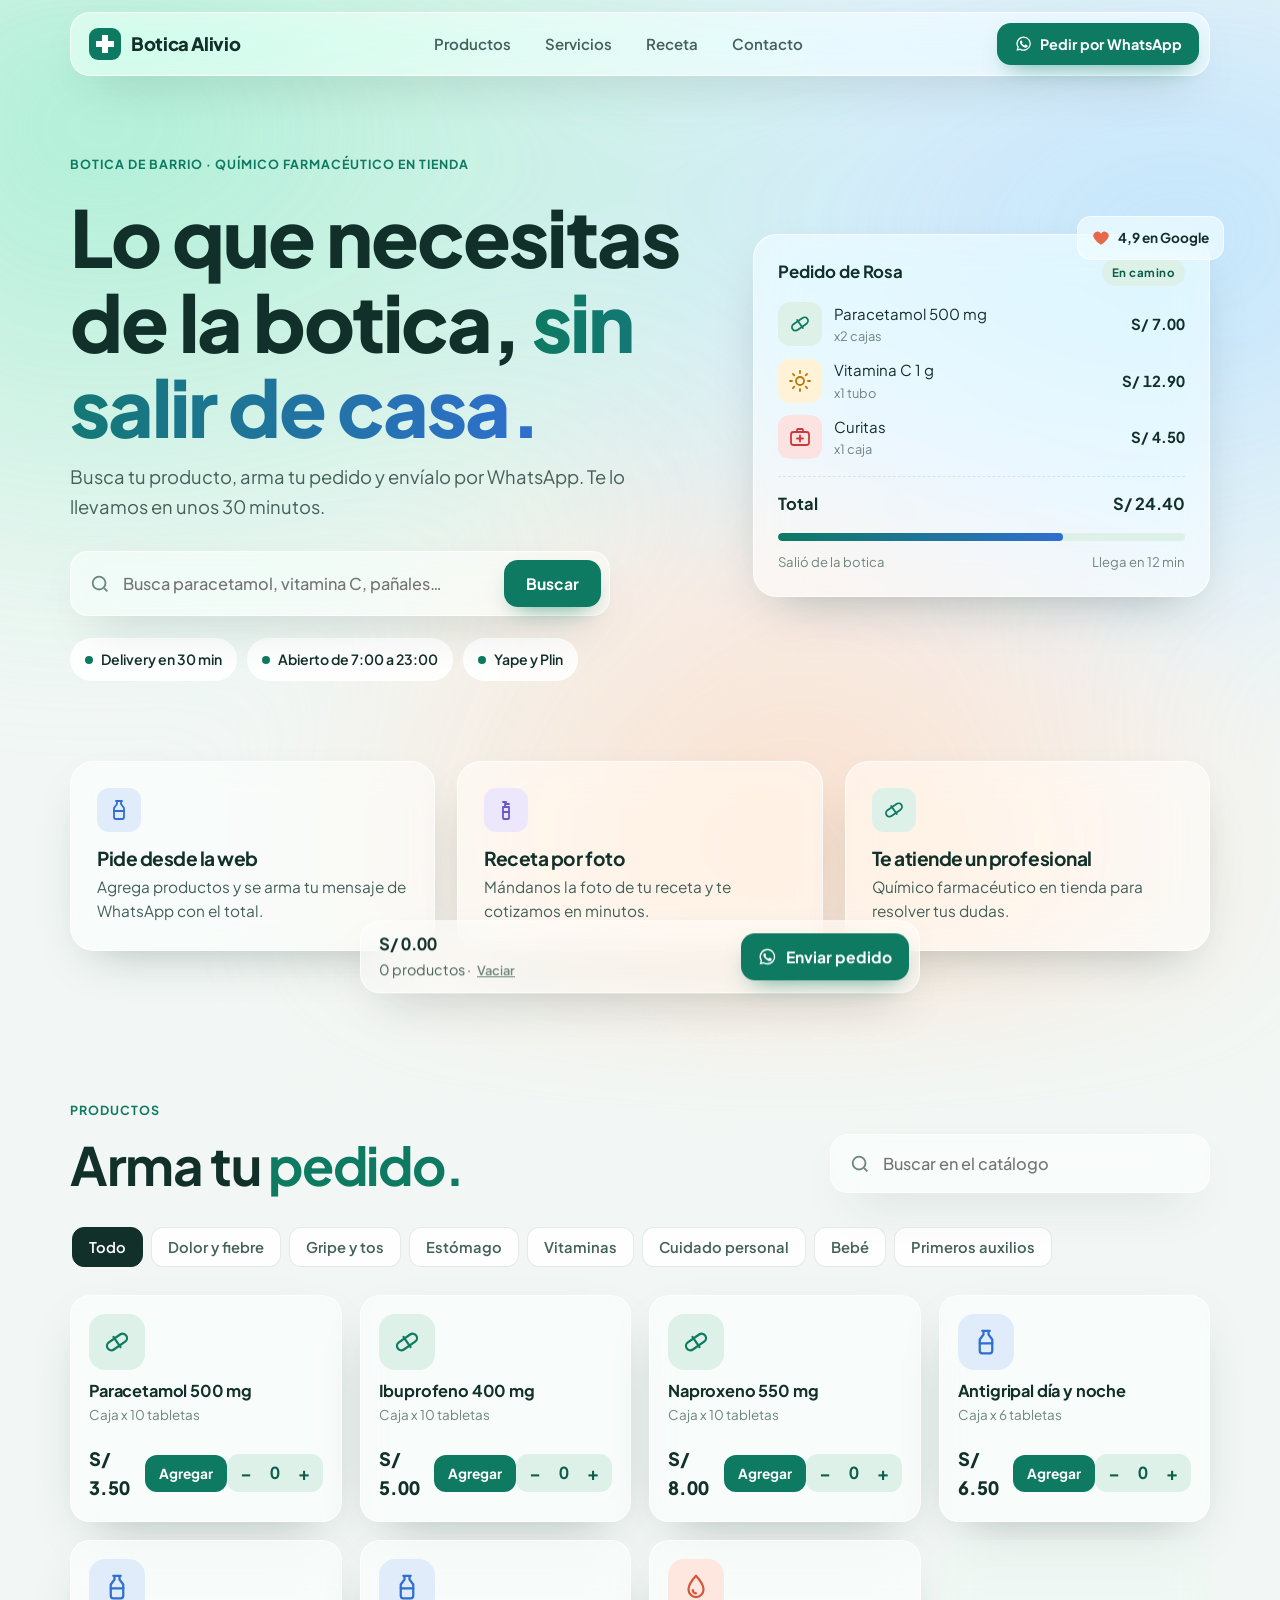
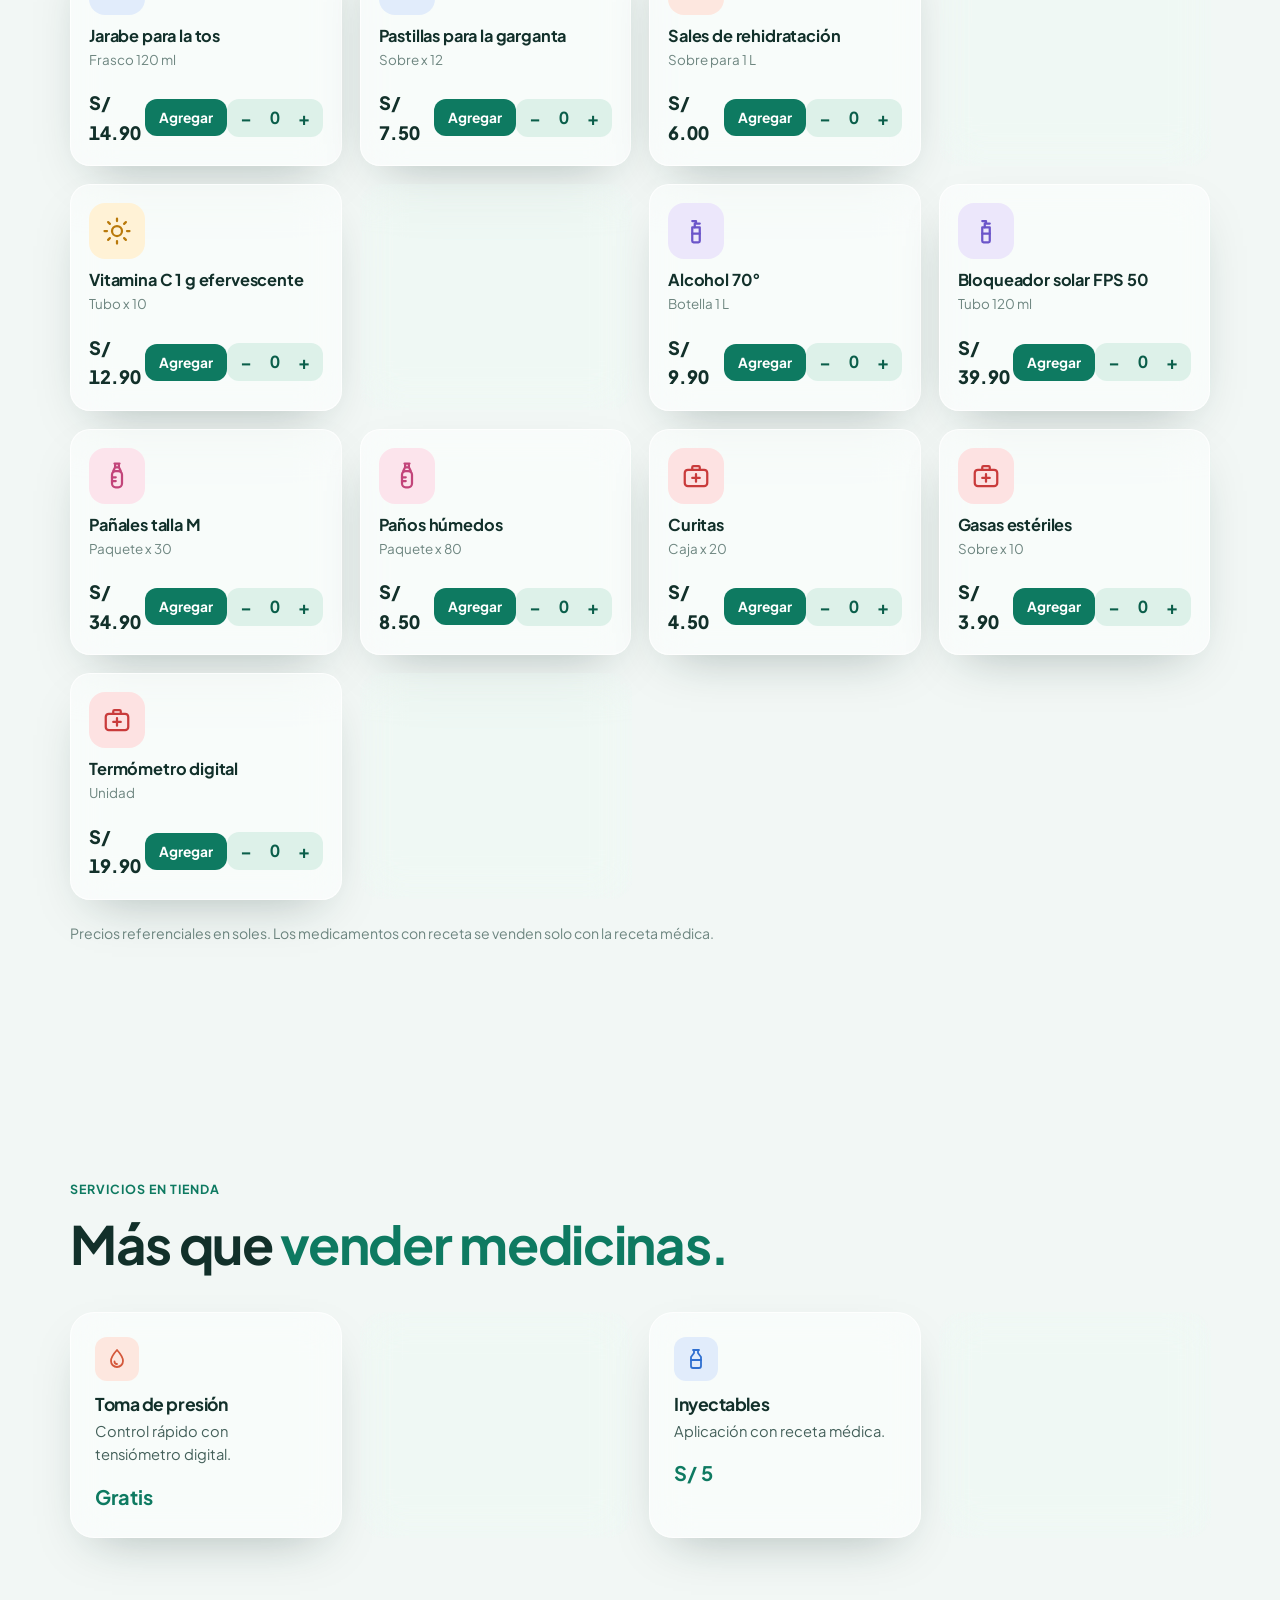
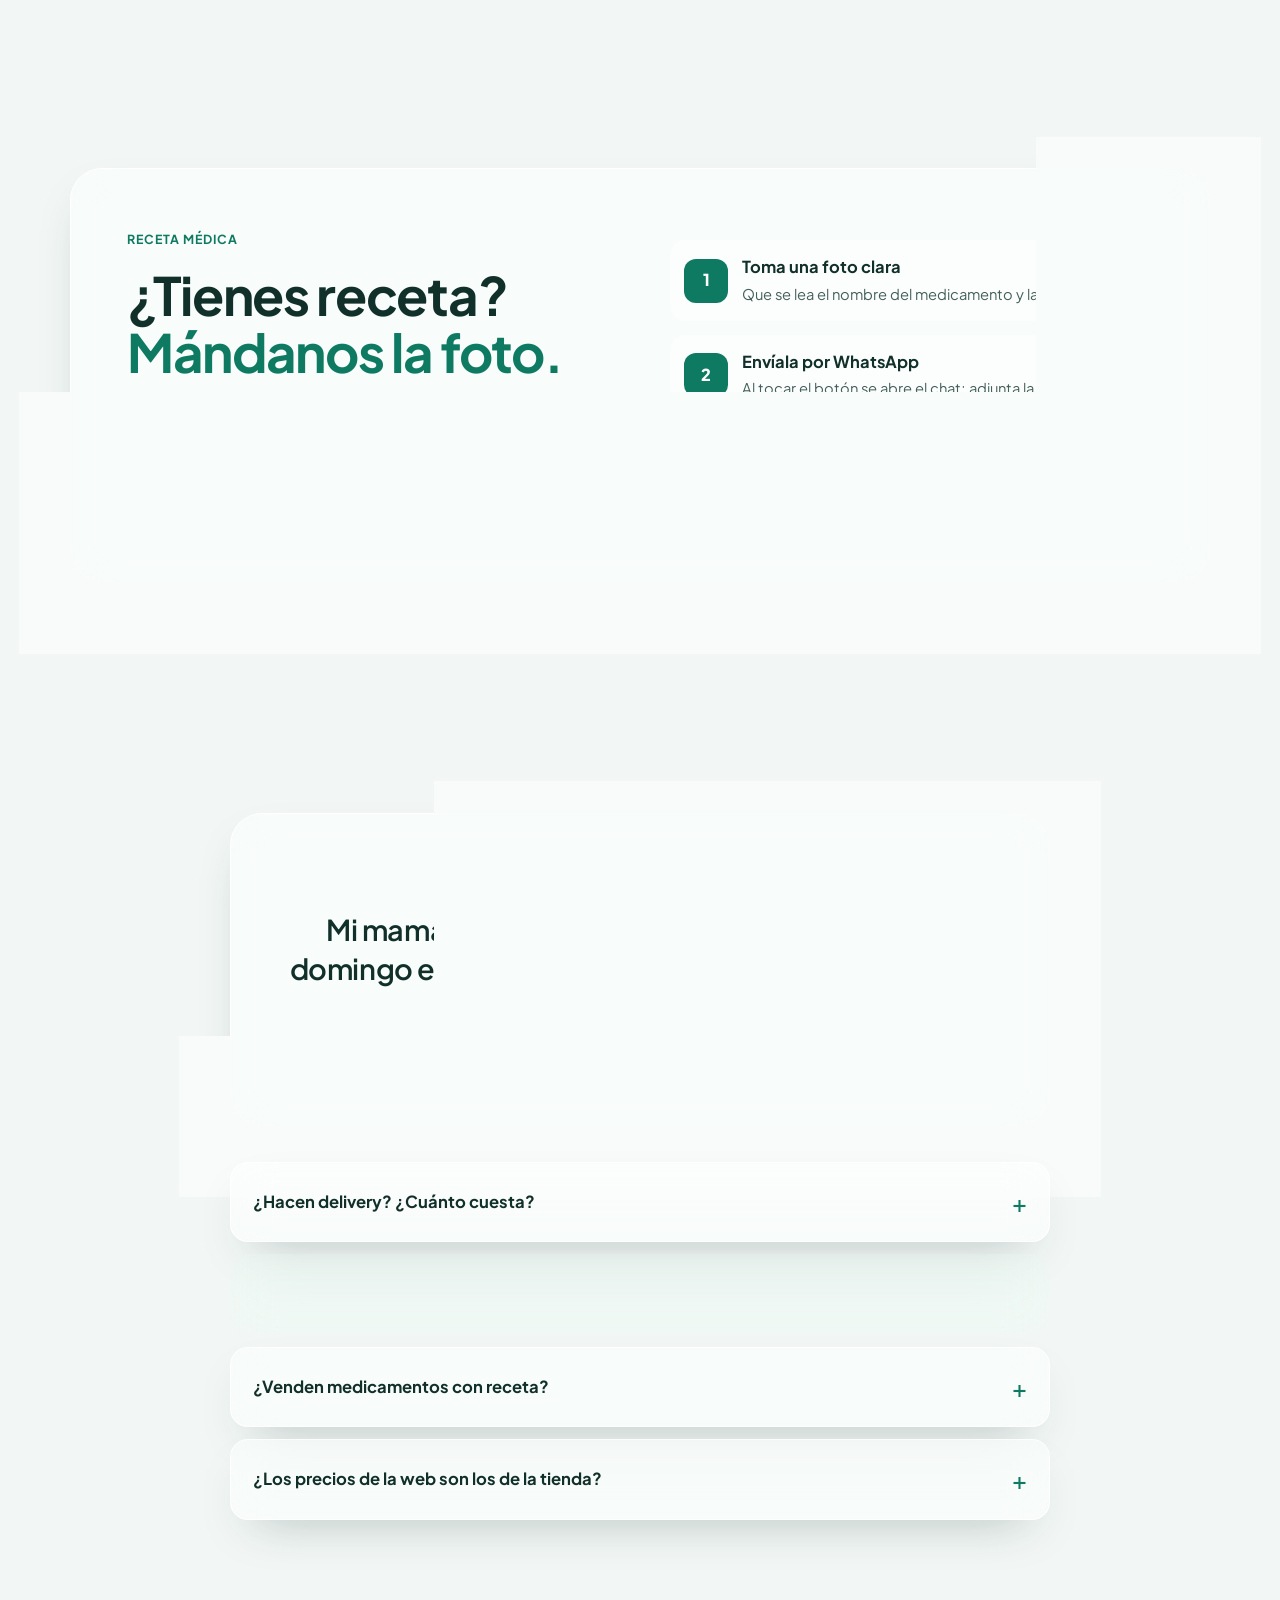
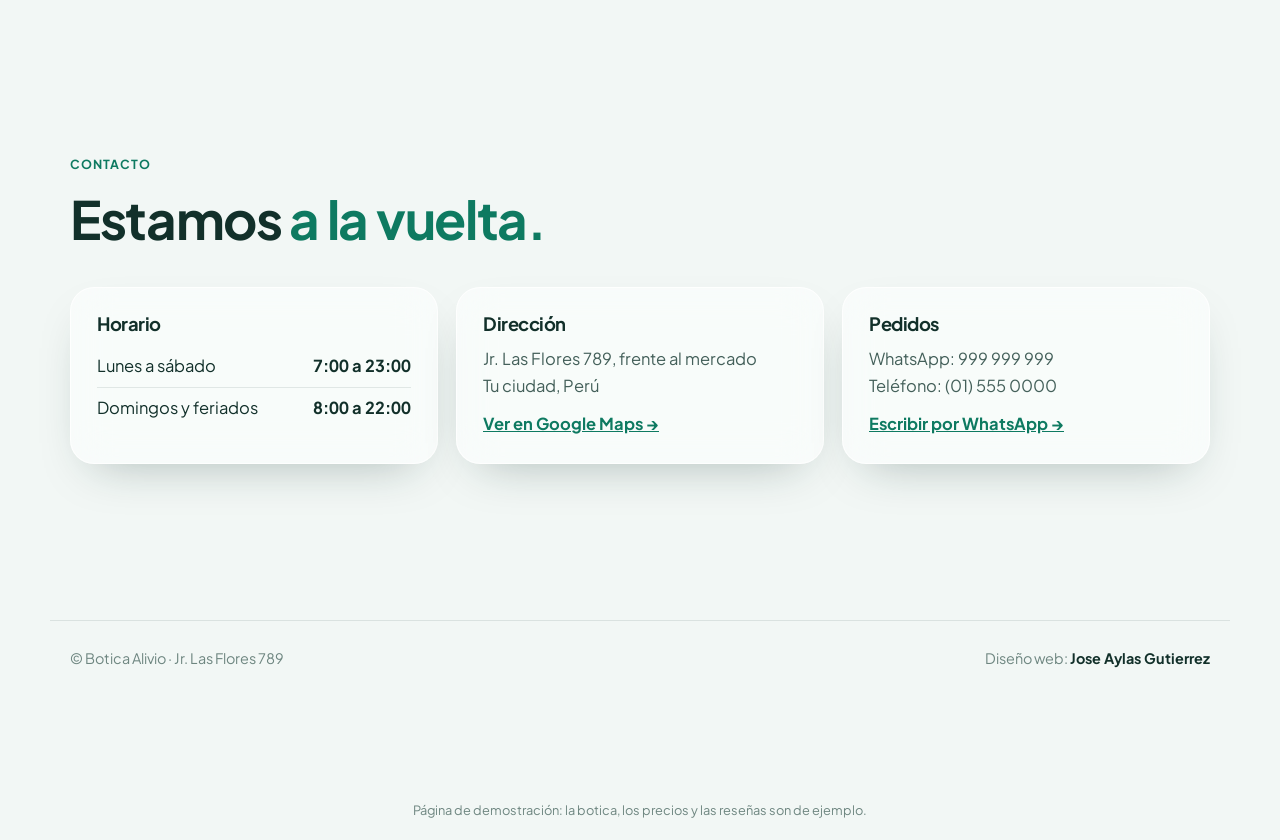
==== commit 97ba6835: "Demos con noindex; sitemap solo con el portafolio Co-Authored-By: Claude Opus 5.5 <noreply@anthropic" ====
--- a/botica-alivio/index.html
+++ b/botica-alivio/index.html
@@ -2,6 +2,7 @@
 <html lang="es">
 <head>
 <meta charset="utf-8">
+<meta name="robots" content="noindex, follow">
 <meta name="viewport" content="width=device-width, initial-scale=1, viewport-fit=cover">
 <title>Botica Alivio</title>
 <meta name="description" content="Botica de barrio con delivery en 30 minutos. Arma tu pedido y envíalo por WhatsApp.">
